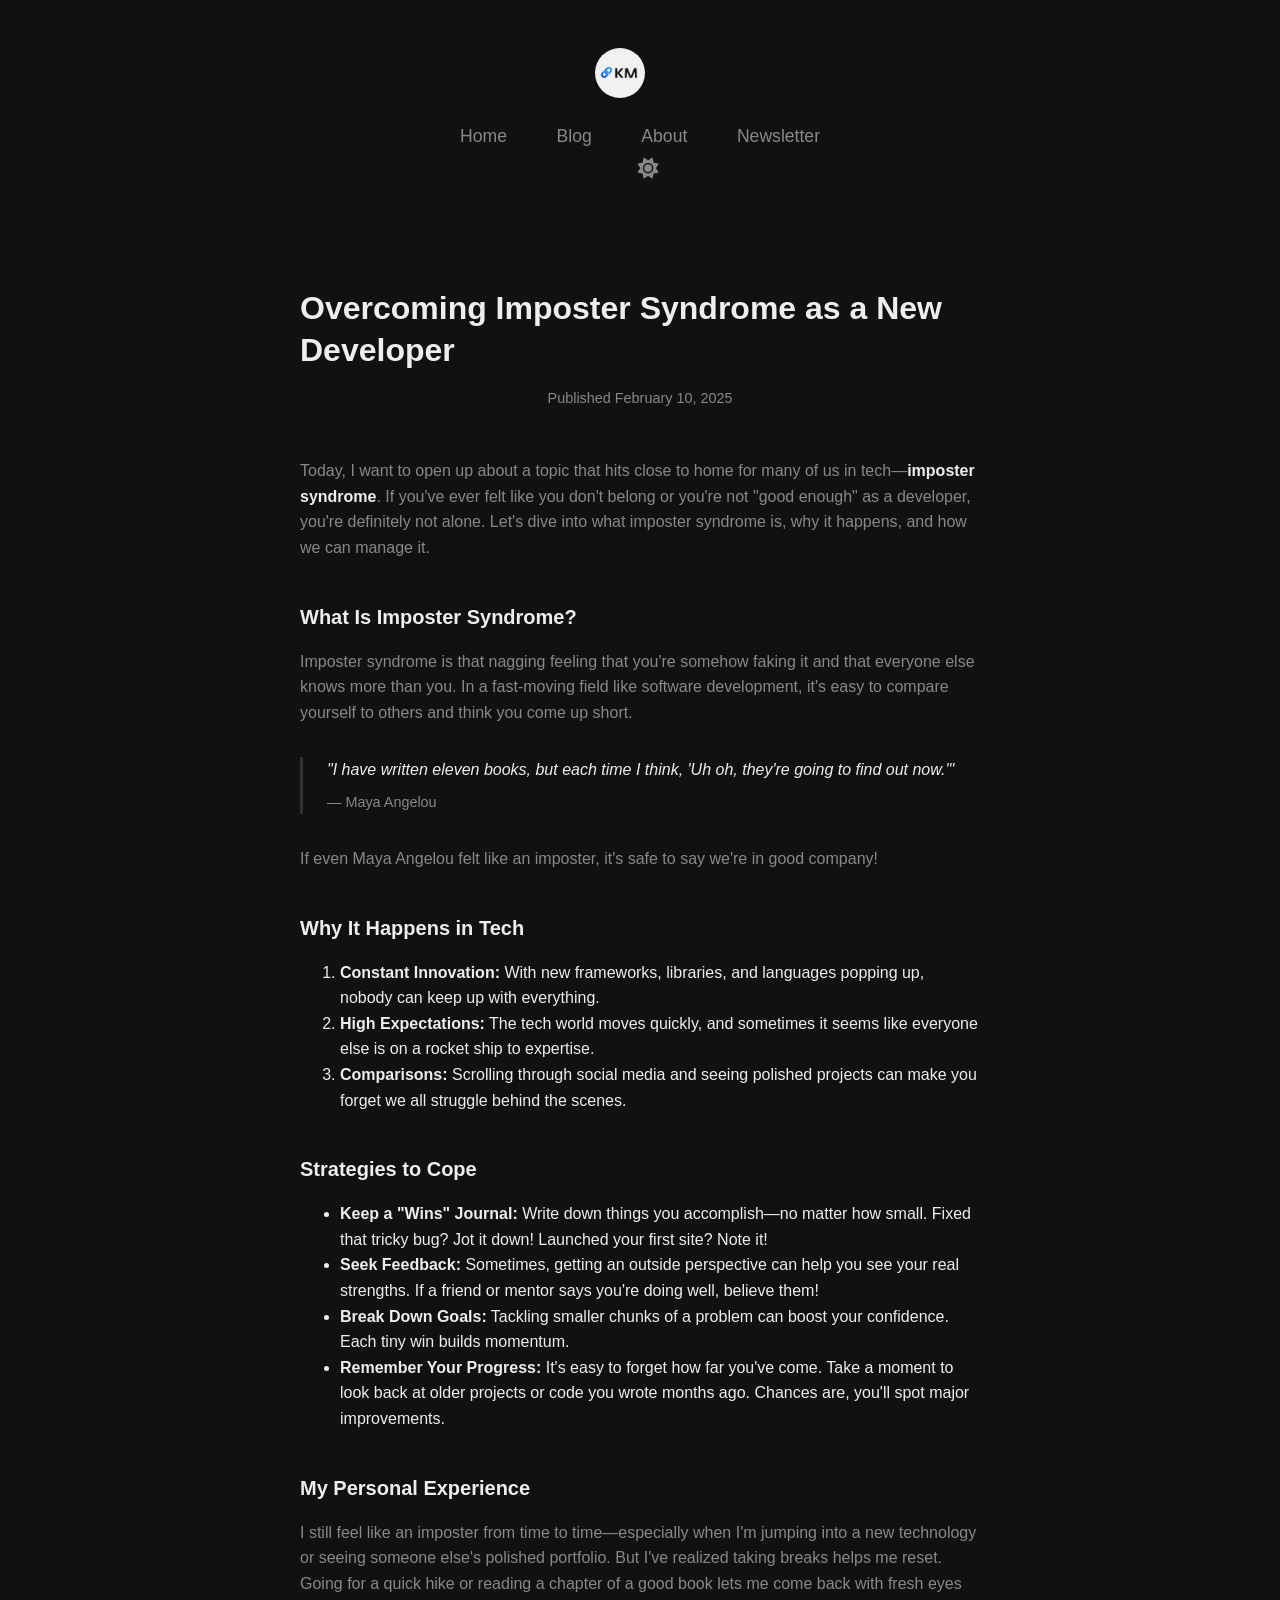
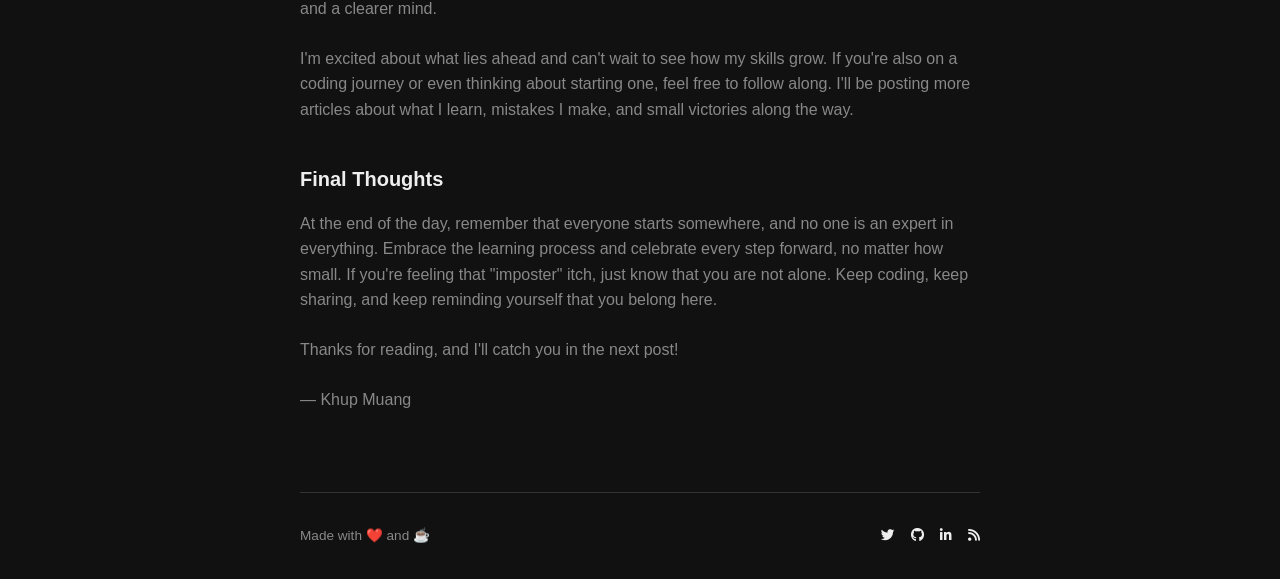
==== article.html @ fba85821 "Add files via upload" ====
<!DOCTYPE html>
<html lang="en">

<head>
    <meta charset="UTF-8">
    <meta name="viewport" content="width=device-width, initial-scale=1.0">
    <title>Overcoming Imposter Syndrome - Khup Muang</title>
    <link rel="stylesheet" href="style.css">
    <link rel="stylesheet" href="https://cdnjs.cloudflare.com/ajax/libs/font-awesome/6.4.0/css/all.min.css">
</head>

<body>
    <div class="container">
        <header>
            <div class="avatar">
                <a href="index.html">
                    <img src="img/logo.jpeg" alt="Khup Muang">
                </a>
            </div>
            <nav>
                <ul>
                    <li><a href="index.html">Home</a></li>
                    <li><a href="#">Blog</a></li>
                    <li><a href="#">About</a></li>
                    <li><a href="newsletter.html">Newsletter</a></li>
                </ul>
            </nav>
            <button class="theme-toggle">
                <i class="fas fa-sun"></i>
            </button>
        </header>

        <main class="article-content">
            <header class="article-header">
                <h1>Overcoming Imposter Syndrome as a New Developer</h1>
                <div class="article-date">Published February 10, 2025</div>
            </header>

            <p>
                Today, I want to open up about a topic that hits close to home for many
                of us in tech—<strong>imposter syndrome</strong>. If you've ever felt like you don't belong
                or you're not "good enough" as a developer, you're definitely not alone.
                Let's dive into what imposter syndrome is, why it happens, and how we
                can manage it.
            </p>

            <h2>What Is Imposter Syndrome?</h2>
            <p>
                Imposter syndrome is that nagging feeling that you're somehow faking it
                and that everyone else knows more than you. In a fast-moving field like
                software development, it's easy to compare yourself to others and think
                you come up short.
            </p>

            <blockquote>
                "I have written eleven books, but each time I think, 'Uh oh, they're going
                to find out now.'"
                <footer>— Maya Angelou</footer>
            </blockquote>

            <p>
                If even Maya Angelou felt like an imposter, it's safe to say we're in good
                company!
            </p>

            <h2>Why It Happens in Tech</h2>
            <ol>
                <li>
                    <strong>Constant Innovation:</strong> With new frameworks, libraries, and languages
                    popping up, nobody can keep up with everything.
                </li>
                <li>
                    <strong>High Expectations:</strong> The tech world moves quickly, and sometimes it
                    seems like everyone else is on a rocket ship to expertise.
                </li>
                <li>
                    <strong>Comparisons:</strong> Scrolling through social media and seeing polished
                    projects can make you forget we all struggle behind the scenes.
                </li>
            </ol>

            <h2>Strategies to Cope</h2>
            <ul>
                <li>
                    <strong>Keep a "Wins" Journal:</strong> Write down things you accomplish—no matter
                    how small. Fixed that tricky bug? Jot it down! Launched your first site?
                    Note it!
                </li>
                <li>
                    <strong>Seek Feedback:</strong> Sometimes, getting an outside perspective can help
                    you see your real strengths. If a friend or mentor says you're doing
                    well, believe them!
                </li>
                <li>
                    <strong>Break Down Goals:</strong> Tackling smaller chunks of a problem can boost
                    your confidence. Each tiny win builds momentum.
                </li>
                <li>
                    <strong>Remember Your Progress:</strong> It's easy to forget how far you've come.
                    Take a moment to look back at older projects or code you wrote
                    months ago. Chances are, you'll spot major improvements.
                </li>
            </ul>

            <h2>My Personal Experience</h2>
            <p>
                I still feel like an imposter from time to time—especially when I'm jumping
                into a new technology or seeing someone else's polished portfolio. But
                I've realized taking breaks helps me reset. Going for a quick hike or
                reading a chapter of a good book lets me come back with fresh eyes and
                a clearer mind.
            </p>
            <p>
                I'm excited about what lies ahead and can't wait to see how my skills
                grow. If you're also on a coding journey or even thinking about starting
                one, feel free to follow along. I'll be posting more articles about what I
                learn, mistakes I make, and small victories along the way.
            </p>

            <h2>Final Thoughts</h2>
            <p>
                At the end of the day, remember that everyone starts somewhere, and
                no one is an expert in everything. Embrace the learning process and
                celebrate every step forward, no matter how small. If you're feeling that
                "imposter" itch, just know that you are not alone. Keep coding, keep
                sharing, and keep reminding yourself that you belong here.
            </p>
            <p>
                Thanks for reading, and I'll catch you in the next post!
            </p>
            <p>
                — Khup Muang
            </p>
        </main>

        <footer>
            <div class="copyright">
                Made with ❤️ and ☕
            </div>
            <div class="footer-social">
                <a href="#"><i class="fab fa-twitter"></i></a>
                <a href="#"><i class="fab fa-github"></i></a>
                <a href="#"><i class="fab fa-linkedin-in"></i></a>
                <a href="#"><i class="fas fa-rss"></i></a>
            </div>
        </footer>
    </div>
</body>

</html>
---- style.css ----
:root {
  --bg-color: #111;
  --text-color: #eee;
  --text-muted: #888;
  --accent-color: #3b82f6;
  --border-color: #333;
  --container-width: 680px;
  --font-family: 'Inter', -apple-system, BlinkMacSystemFont, "Segoe UI", Roboto, Helvetica, Arial, sans-serif;
}

.light {
  --bg-color: #fff;
  --text-color: #111;
  --text-muted: #555;
  --accent-color: #3b82f6;
  --border-color: #e5e7eb;
}

.dark {
  --bg-color: #111;
  --text-color: #eee;
  --text-muted: #888;
  --accent-color: #3b82f6;
  --border-color: #333;
}

body {
  background-color: var(--bg-color);
  color: var(--text-color);
  font-family: var(--font-family);
  margin: 0;
  padding: 0;
  line-height: 1.6;
  -webkit-font-smoothing: antialiased;
}

a {
  color: var(--text-color);
  text-decoration: none;
  transition: color 0.2s ease;
}

a:hover {
  color: var(--text-muted);
}

.container {
  max-width: var(--container-width);
  margin: 0 auto;
  padding: 2rem 1.5rem;
}

/* Header */

header {
  display: flex;
  flex-direction: column;
  align-items: center;
  margin-bottom: 4rem;
  padding-top: 1rem;
}

.center-nav {
  display: flex;
  justify-content: center;
  gap: 2.5rem;
  margin-top: 1.2rem;
}

nav a {
  color: var(--text-muted);
  font-size: 1.1rem;
  padding: 0.3rem 0.8rem;
  border-radius: 4px;
  transition: background 0.2s, color 0.2s;
}

nav a:hover,
nav a.active {
  color: var(--text-color);
  background: var(--border-color);
}

.avatar img {
  width: 50px;
  height: 50px;
  border-radius: 80%;
  object-fit: cover;
  align-items: none;
  margin-right: 2.5rem;
  margin-bottom: 1rem;;

}

nav ul {
  display: flex;
  list-style: none;
  padding: 0;
  margin: 0;
  gap: 1.5rem;
  font-size: 0.95rem;
}

nav a {
  color: var(--text-muted);
}

nav a:hover,
nav a.active {
  color: var(--text-color);
}

.theme-toggle {
  background: none;
  border: none;
  color: var(--text-muted);
  cursor: pointer;
  padding: 0.5rem;
  display: flex;
  align-items: center;
  font-size: 1.3rem;
  margin-left: 1rem;
  transition: color 0.2s;
}
.theme-toggle:hover {
  color: var(--accent-color);
}

/* Hero Section */
.hero {
  margin-bottom: 4rem;
}

.hero h1 {
  font-size: 1.5rem;
  font-weight: 700;
  margin-bottom: 1rem;
  display: flex;
  align-items: center;
  gap: 0.5rem;
}

.hero p {
  color: var(--text-muted);
  margin-bottom: 1.5rem;
  font-size: 1rem;
}

.social-links {
  display: flex;
  gap: 1rem;
  margin-top: 1.5rem;
}

.social-links a {
  color: var(--text-muted);
  font-size: 1.25rem;
}

.social-links a:hover {
  color: var(--text-color);
}

/* Articles List */
.section-title {
  font-size: 1.5rem;
  font-weight: 700;
  margin-bottom: 2rem;
  display: flex;
  align-items: center;
}

.section-title::after {
  content: "";
  height: 2px;
  width: 2rem;
  background-color: var(--accent-color);
  margin-left: 0.75rem;
  display: inline-block;
  opacity: 0.6;
}

.article-list {
  display: flex;
  flex-direction: column;
  gap: 2.5rem;
}

.article-item h3 {
  font-size: 1.1rem;
  font-weight: 600;
  margin: 0 0 0.5rem 0;
  line-height: 1.4;
}

.article-excerpt {
  color: var(--text-muted);
  font-size: 0.95rem;
  margin-top: 0.5rem;
  margin-bottom: 0.5rem;
  line-height: 1.5;
}

.article-item a {
  display: block;
}

.article-item a:hover h3 {
  color: var(--accent-color);
}

.article-meta {
  font-size: 0.85rem;
  color: var(--text-muted);
}

.view-all {
  display: inline-block;
  margin-top: 2rem;
  color: var(--text-color);
  text-decoration: underline;
  text-underline-offset: 4px;
  font-size: 0.95rem;
}

/* Footer */
footer {
  margin-top: 5rem;
  padding-top: 2rem;
  border-top: 1px solid var(--border-color);
  display: flex;
  justify-content: space-between;
  align-items: center;
  color: var(--text-muted);
  font-size: 0.85rem;
}

.footer-social {
  display: flex;
  gap: 1rem;
}

/* Article Detail Styles */
.article-header {
  margin-bottom: 3rem;
}

.article-header h1 {
  font-size: 2rem;
  line-height: 1.3;
  margin-bottom: 1rem;
}

.article-date {
  color: var(--text-muted);
  font-size: 0.9rem;
}

.article-content h2 {
  font-size: 1.25rem;
  margin-top: 2.5rem;
  margin-bottom: 1rem;
  color: var(--text-color);
}

.article-content p {
  color: var(--text-muted);
  margin-bottom: 1.5rem;
}

.article-content strong {
  color: var(--text-color);
}

blockquote {
  border-left: 3px solid var(--border-color);
  margin: 2rem 0;
  padding-left: 1.5rem;
  font-style: italic;
  color: var(--text-color);
}

blockquote footer {
  margin-top: 0.5rem;
  font-style: normal;
  font-size: 0.9rem;
  color: var(--text-muted);
  border-top: none;
  padding-top: 0;
}

.article-content ul,
.article-content ol {
  margin-bottom: 0.25rem;
  color: var(--text-color);
}

.benefit-text p {
  margin: 0;
  color: var(--text-muted);
  font-size: 0.95rem;
}

/* Mobile responsive for newsletter form */
@media (max-width: 500px) {
  .newsletter-form {
    flex-direction: column;
  }

  .newsletter-form button {
    width: 100%;
  }
}
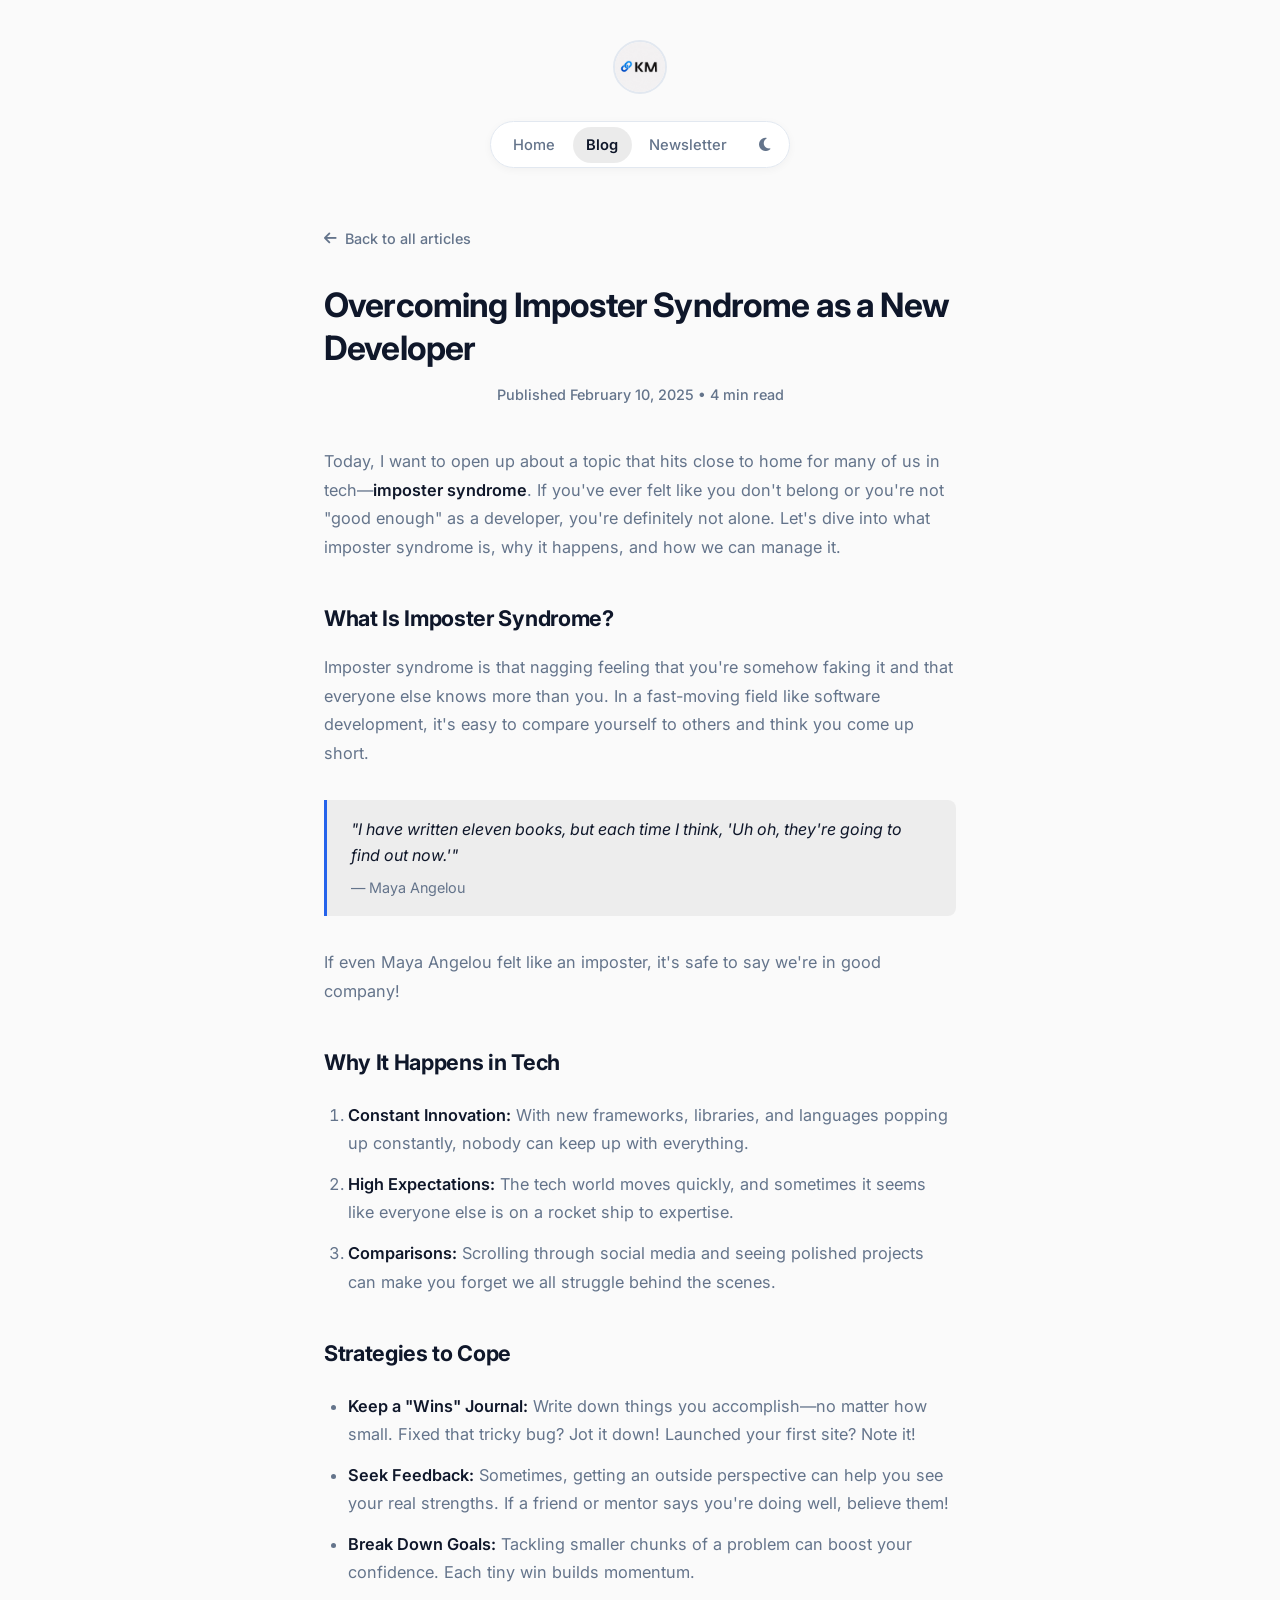
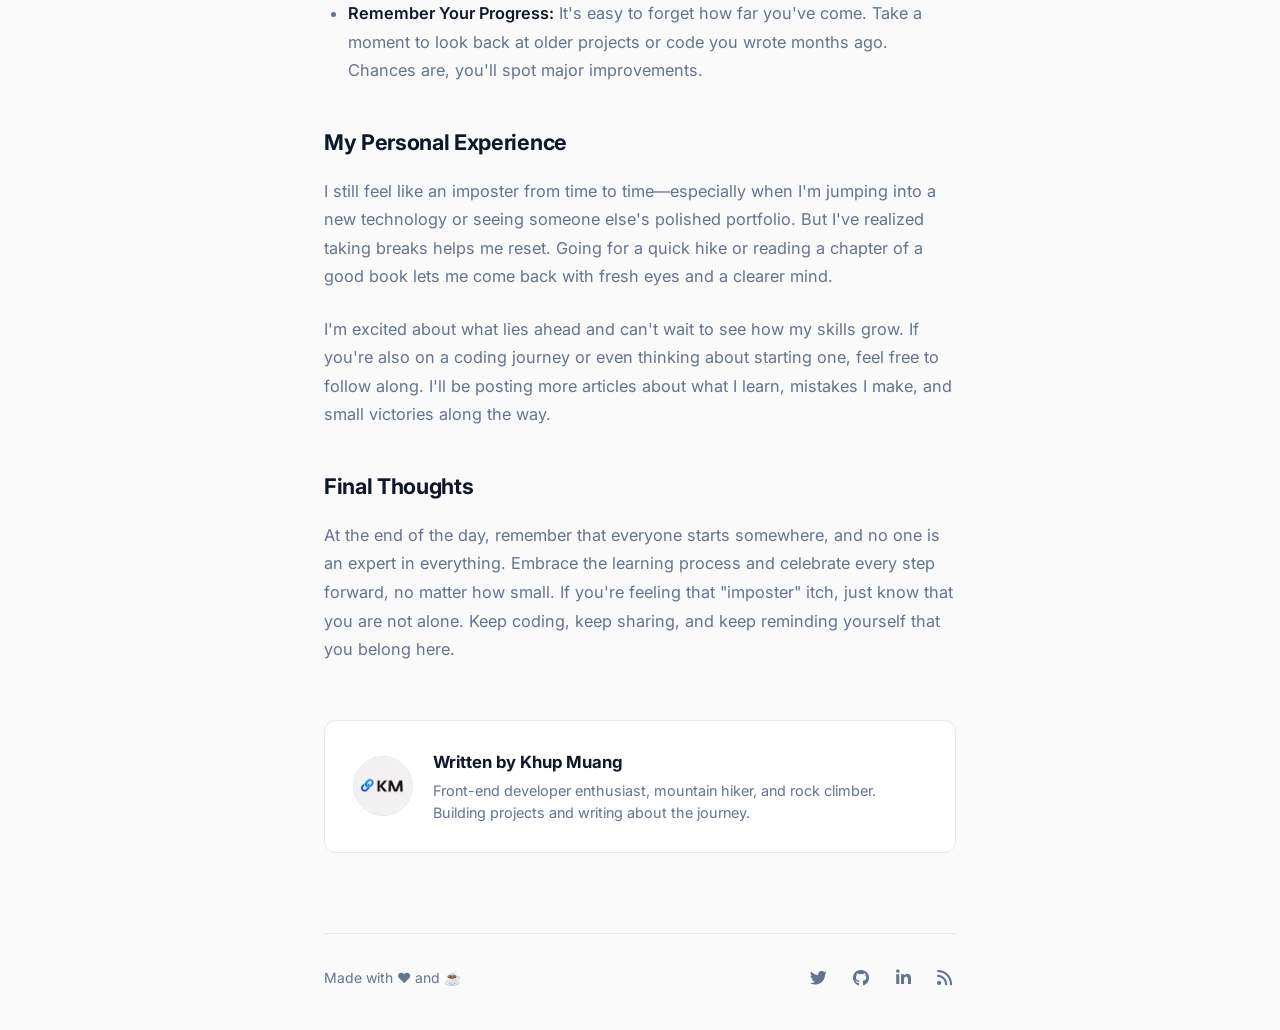
==== commit 5a65a7bd: "Add files via upload" ====
--- a/article.html
+++ b/article.html
@@ -2,149 +2,166 @@
 <html lang="en">
 
 <head>
-    <meta charset="UTF-8">
-    <meta name="viewport" content="width=device-width, initial-scale=1.0">
-    <title>Overcoming Imposter Syndrome - Khup Muang</title>
-    <link rel="stylesheet" href="style.css">
-    <link rel="stylesheet" href="https://cdnjs.cloudflare.com/ajax/libs/font-awesome/6.4.0/css/all.min.css">
+  <meta charset="UTF-8">
+  <meta name="viewport" content="width=device-width, initial-scale=1.0">
+  <title>Overcoming Imposter Syndrome as a New Developer - Khup Muang</title>
+  <meta name="description" content="A personal reflection on dealing with imposter syndrome in tech and practical mindset strategies to overcome self-doubt.">
+  <link rel="shortcut icon" href="img/logo.jpeg" type="image/x-icon">
+  <link rel="stylesheet" href="style.css">
+  <link rel="stylesheet" href="https://cdnjs.cloudflare.com/ajax/libs/font-awesome/6.4.0/css/all.min.css">
+  <script src="theme.js"></script>
 </head>
 
 <body>
-    <div class="container">
-        <header>
-            <div class="avatar">
-                <a href="index.html">
-                    <img src="img/logo.jpeg" alt="Khup Muang">
-                </a>
-            </div>
-            <nav>
-                <ul>
-                    <li><a href="index.html">Home</a></li>
-                    <li><a href="#">Blog</a></li>
-                    <li><a href="#">About</a></li>
-                    <li><a href="newsletter.html">Newsletter</a></li>
-                </ul>
-            </nav>
-            <button class="theme-toggle">
-                <i class="fas fa-sun"></i>
-            </button>
-        </header>
+  <div class="container">
+    <header>
+      <div class="avatar">
+        <a href="index.html">
+          <img src="img/logo.jpeg" alt="Khup Muang">
+        </a>
+      </div>
 
-        <main class="article-content">
-            <header class="article-header">
-                <h1>Overcoming Imposter Syndrome as a New Developer</h1>
-                <div class="article-date">Published February 10, 2025</div>
-            </header>
+      <nav>
+        <ul>
+          <li><a href="index.html">Home</a></li>
+          <li><a href="blog.html" class="active">Blog</a></li>
+          <li><a href="newsletter.html">Newsletter</a></li>
+        </ul>
+        <button id="theme-toggle" class="theme-toggle" aria-label="Toggle color theme" title="Toggle theme">
+          <i class="fas fa-moon" id="theme-icon"></i>
+        </button>
+      </nav>
+    </header>
 
-            <p>
-                Today, I want to open up about a topic that hits close to home for many
-                of us in tech—<strong>imposter syndrome</strong>. If you've ever felt like you don't belong
-                or you're not "good enough" as a developer, you're definitely not alone.
-                Let's dive into what imposter syndrome is, why it happens, and how we
-                can manage it.
-            </p>
+    <main class="article-content">
+      <a href="blog.html" class="back-link">
+        <i class="fas fa-arrow-left"></i> Back to all articles
+      </a>
 
-            <h2>What Is Imposter Syndrome?</h2>
-            <p>
-                Imposter syndrome is that nagging feeling that you're somehow faking it
-                and that everyone else knows more than you. In a fast-moving field like
-                software development, it's easy to compare yourself to others and think
-                you come up short.
-            </p>
+      <header class="article-header">
+        <h1>Overcoming Imposter Syndrome as a New Developer</h1>
+        <div class="article-date">Published February 10, 2025 • 4 min read</div>
+      </header>
 
-            <blockquote>
-                "I have written eleven books, but each time I think, 'Uh oh, they're going
-                to find out now.'"
-                <footer>— Maya Angelou</footer>
-            </blockquote>
+      <p>
+        Today, I want to open up about a topic that hits close to home for many
+        of us in tech—<strong>imposter syndrome</strong>. If you've ever felt like you don't belong
+        or you're not "good enough" as a developer, you're definitely not alone.
+        Let's dive into what imposter syndrome is, why it happens, and how we
+        can manage it.
+      </p>
 
-            <p>
-                If even Maya Angelou felt like an imposter, it's safe to say we're in good
-                company!
-            </p>
+      <h2>What Is Imposter Syndrome?</h2>
+      <p>
+        Imposter syndrome is that nagging feeling that you're somehow faking it
+        and that everyone else knows more than you. In a fast-moving field like
+        software development, it's easy to compare yourself to others and think
+        you come up short.
+      </p>
 
-            <h2>Why It Happens in Tech</h2>
-            <ol>
-                <li>
-                    <strong>Constant Innovation:</strong> With new frameworks, libraries, and languages
-                    popping up, nobody can keep up with everything.
-                </li>
-                <li>
-                    <strong>High Expectations:</strong> The tech world moves quickly, and sometimes it
-                    seems like everyone else is on a rocket ship to expertise.
-                </li>
-                <li>
-                    <strong>Comparisons:</strong> Scrolling through social media and seeing polished
-                    projects can make you forget we all struggle behind the scenes.
-                </li>
-            </ol>
+      <blockquote>
+        "I have written eleven books, but each time I think, 'Uh oh, they're going
+        to find out now.'"
+        <footer>— Maya Angelou</footer>
+      </blockquote>
 
-            <h2>Strategies to Cope</h2>
-            <ul>
-                <li>
-                    <strong>Keep a "Wins" Journal:</strong> Write down things you accomplish—no matter
-                    how small. Fixed that tricky bug? Jot it down! Launched your first site?
-                    Note it!
-                </li>
-                <li>
-                    <strong>Seek Feedback:</strong> Sometimes, getting an outside perspective can help
-                    you see your real strengths. If a friend or mentor says you're doing
-                    well, believe them!
-                </li>
-                <li>
-                    <strong>Break Down Goals:</strong> Tackling smaller chunks of a problem can boost
-                    your confidence. Each tiny win builds momentum.
-                </li>
-                <li>
-                    <strong>Remember Your Progress:</strong> It's easy to forget how far you've come.
-                    Take a moment to look back at older projects or code you wrote
-                    months ago. Chances are, you'll spot major improvements.
-                </li>
-            </ul>
+      <p>
+        If even Maya Angelou felt like an imposter, it's safe to say we're in good
+        company!
+      </p>
 
-            <h2>My Personal Experience</h2>
-            <p>
-                I still feel like an imposter from time to time—especially when I'm jumping
-                into a new technology or seeing someone else's polished portfolio. But
-                I've realized taking breaks helps me reset. Going for a quick hike or
-                reading a chapter of a good book lets me come back with fresh eyes and
-                a clearer mind.
-            </p>
-            <p>
-                I'm excited about what lies ahead and can't wait to see how my skills
-                grow. If you're also on a coding journey or even thinking about starting
-                one, feel free to follow along. I'll be posting more articles about what I
-                learn, mistakes I make, and small victories along the way.
-            </p>
+      <h2>Why It Happens in Tech</h2>
+      <ol>
+        <li>
+          <strong>Constant Innovation:</strong> With new frameworks, libraries, and languages
+          popping up constantly, nobody can keep up with everything.
+        </li>
+        <li>
+          <strong>High Expectations:</strong> The tech world moves quickly, and sometimes it
+          seems like everyone else is on a rocket ship to expertise.
+        </li>
+        <li>
+          <strong>Comparisons:</strong> Scrolling through social media and seeing polished
+          projects can make you forget we all struggle behind the scenes.
+        </li>
+      </ol>
 
-            <h2>Final Thoughts</h2>
-            <p>
-                At the end of the day, remember that everyone starts somewhere, and
-                no one is an expert in everything. Embrace the learning process and
-                celebrate every step forward, no matter how small. If you're feeling that
-                "imposter" itch, just know that you are not alone. Keep coding, keep
-                sharing, and keep reminding yourself that you belong here.
-            </p>
-            <p>
-                Thanks for reading, and I'll catch you in the next post!
-            </p>
-            <p>
-                — Khup Muang
-            </p>
-        </main>
+      <h2>Strategies to Cope</h2>
+      <ul>
+        <li>
+          <strong>Keep a "Wins" Journal:</strong> Write down things you accomplish—no matter
+          how small. Fixed that tricky bug? Jot it down! Launched your first site?
+          Note it!
+        </li>
+        <li>
+          <strong>Seek Feedback:</strong> Sometimes, getting an outside perspective can help
+          you see your real strengths. If a friend or mentor says you're doing
+          well, believe them!
+        </li>
+        <li>
+          <strong>Break Down Goals:</strong> Tackling smaller chunks of a problem can boost
+          your confidence. Each tiny win builds momentum.
+        </li>
+        <li>
+          <strong>Remember Your Progress:</strong> It's easy to forget how far you've come.
+          Take a moment to look back at older projects or code you wrote
+          months ago. Chances are, you'll spot major improvements.
+        </li>
+      </ul>
 
-        <footer>
-            <div class="copyright">
-                Made with ❤️ and ☕
-            </div>
-            <div class="footer-social">
-                <a href="#"><i class="fab fa-twitter"></i></a>
-                <a href="#"><i class="fab fa-github"></i></a>
-                <a href="#"><i class="fab fa-linkedin-in"></i></a>
-                <a href="#"><i class="fas fa-rss"></i></a>
-            </div>
-        </footer>
-    </div>
+      <h2>My Personal Experience</h2>
+      <p>
+        I still feel like an imposter from time to time—especially when I'm jumping
+        into a new technology or seeing someone else's polished portfolio. But
+        I've realized taking breaks helps me reset. Going for a quick hike or
+        reading a chapter of a good book lets me come back with fresh eyes and
+        a clearer mind.
+      </p>
+      <p>
+        I'm excited about what lies ahead and can't wait to see how my skills
+        grow. If you're also on a coding journey or even thinking about starting
+        one, feel free to follow along. I'll be posting more articles about what I
+        learn, mistakes I make, and small victories along the way.
+      </p>
+
+      <h2>Final Thoughts</h2>
+      <p>
+        At the end of the day, remember that everyone starts somewhere, and
+        no one is an expert in everything. Embrace the learning process and
+        celebrate every step forward, no matter how small. If you're feeling that
+        "imposter" itch, just know that you are not alone. Keep coding, keep
+        sharing, and keep reminding yourself that you belong here.
+      </p>
+
+      <div class="article-author-card">
+        <img src="img/logo.jpeg" alt="Khup Muang">
+        <div class="author-info">
+          <h4>Written by Khup Muang</h4>
+          <p>Front-end developer enthusiast, mountain hiker, and rock climber. Building projects and writing about the journey.</p>
+        </div>
+      </div>
+    </main>
+
+    <footer>
+      <div class="copyright">
+        Made with ❤️ and ☕
+      </div>
+      <div class="footer-social">
+        <a href="https://twitter.com" target="_blank" rel="noopener noreferrer" aria-label="Twitter profile">
+          <i class="fab fa-twitter"></i>
+        </a>
+        <a href="https://github.com" target="_blank" rel="noopener noreferrer" aria-label="GitHub profile">
+          <i class="fab fa-github"></i>
+        </a>
+        <a href="https://linkedin.com" target="_blank" rel="noopener noreferrer" aria-label="LinkedIn profile">
+          <i class="fab fa-linkedin-in"></i>
+        </a>
+        <a href="#" aria-label="RSS Feed">
+          <i class="fas fa-rss"></i>
+        </a>
+      </div>
+    </footer>
+  </div>
 </body>
 
 </html>
--- a/style.css
+++ b/style.css
@@ -1,28 +1,51 @@
+@import url('https://fonts.googleapis.com/css2?family=Inter:wght@400;500;600;700&display=swap');
 
 :root {
-  --bg-color: #111;
-  --text-color: #eee;
-  --text-muted: #888;
+  --bg-color: #0f1115;
+  --text-color: #f1f5f9;
+  --text-muted: #94a3b8;
   --accent-color: #3b82f6;
-  --border-color: #333;
+  --accent-hover: #2563eb;
+  --border-color: #27272a;
+  --nav-bg: rgba(24, 24, 27, 0.7);
+  --nav-hover-bg: rgba(255, 255, 255, 0.08);
+  --nav-active-bg: rgba(255, 255, 255, 0.14);
+  --card-bg: #18181b;
+  --input-bg: #18181b;
   --container-width: 680px;
   --font-family: 'Inter', -apple-system, BlinkMacSystemFont, "Segoe UI", Roboto, Helvetica, Arial, sans-serif;
 }
 
-.light {
-  --bg-color: #fff;
-  --text-color: #111;
-  --text-muted: #555;
+html.light {
+  --bg-color: #fafafa;
+  --text-color: #0f172a;
+  --text-muted: #64748b;
+  --accent-color: #2563eb;
+  --accent-hover: #1d4ed8;
+  --border-color: #e2e8f0;
+  --nav-bg: rgba(255, 255, 255, 0.85);
+  --nav-hover-bg: rgba(0, 0, 0, 0.05);
+  --nav-active-bg: rgba(0, 0, 0, 0.08);
+  --card-bg: #ffffff;
+  --input-bg: #ffffff;
+}
+
+html.dark {
+  --bg-color: #0f1115;
+  --text-color: #f1f5f9;
+  --text-muted: #94a3b8;
   --accent-color: #3b82f6;
-  --border-color: #e5e7eb;
-}
-
-.dark {
-  --bg-color: #111;
-  --text-color: #eee;
-  --text-muted: #888;
-  --accent-color: #3b82f6;
-  --border-color: #333;
+  --accent-hover: #2563eb;
+  --border-color: #27272a;
+  --nav-bg: rgba(24, 24, 27, 0.7);
+  --nav-hover-bg: rgba(255, 255, 255, 0.08);
+  --nav-active-bg: rgba(255, 255, 255, 0.14);
+  --card-bg: #18181b;
+  --input-bg: #18181b;
+}
+
+*, *::before, *::after {
+  box-sizing: border-box;
 }
 
 body {
@@ -31,8 +54,10 @@
   font-family: var(--font-family);
   margin: 0;
   padding: 0;
-  line-height: 1.6;
+  line-height: 1.65;
   -webkit-font-smoothing: antialiased;
+  -moz-osx-font-smoothing: grayscale;
+  transition: background-color 0.25s ease, color 0.25s ease;
 }
 
 a {
@@ -42,55 +67,65 @@
 }
 
 a:hover {
-  color: var(--text-muted);
+  color: var(--accent-color);
 }
 
 .container {
   max-width: var(--container-width);
   margin: 0 auto;
-  padding: 2rem 1.5rem;
-}
-
-/* Header */
-
+  padding: 2.5rem 1.5rem;
+  min-height: 100vh;
+  display: flex;
+  flex-direction: column;
+}
+
+main {
+  flex: 1;
+}
+
+/* Header & Navigation */
 header {
   display: flex;
   flex-direction: column;
   align-items: center;
-  margin-bottom: 4rem;
-  padding-top: 1rem;
-}
-
-.center-nav {
-  display: flex;
-  justify-content: center;
-  gap: 2.5rem;
-  margin-top: 1.2rem;
-}
-
-nav a {
-  color: var(--text-muted);
-  font-size: 1.1rem;
-  padding: 0.3rem 0.8rem;
-  border-radius: 4px;
-  transition: background 0.2s, color 0.2s;
-}
-
-nav a:hover,
-nav a.active {
-  color: var(--text-color);
-  background: var(--border-color);
+  margin-bottom: 3.5rem;
+}
+
+.avatar {
+  margin-bottom: 1.25rem;
+}
+
+.avatar a {
+  display: inline-block;
+  line-height: 0;
 }
 
 .avatar img {
-  width: 50px;
-  height: 50px;
-  border-radius: 80%;
+  width: 54px;
+  height: 54px;
+  border-radius: 50%;
   object-fit: cover;
-  align-items: none;
-  margin-right: 2.5rem;
-  margin-bottom: 1rem;;
-
+  border: 2px solid var(--border-color);
+  transition: transform 0.2s ease, border-color 0.2s ease;
+  display: block;
+}
+
+.avatar img:hover {
+  transform: scale(1.05);
+  border-color: var(--accent-color);
+}
+
+nav {
+  display: inline-flex;
+  align-items: center;
+  gap: 0.35rem;
+  background: var(--nav-bg);
+  backdrop-filter: blur(8px);
+  -webkit-backdrop-filter: blur(8px);
+  border: 1px solid var(--border-color);
+  padding: 0.3rem 0.5rem;
+  border-radius: 9999px;
+  box-shadow: 0 2px 8px rgba(0, 0, 0, 0.04);
 }
 
 nav ul {
@@ -98,17 +133,28 @@
   list-style: none;
   padding: 0;
   margin: 0;
-  gap: 1.5rem;
-  font-size: 0.95rem;
+  gap: 0.25rem;
 }
 
 nav a {
   color: var(--text-muted);
-}
-
-nav a:hover,
+  font-size: 0.92rem;
+  font-weight: 500;
+  padding: 0.35rem 0.85rem;
+  border-radius: 9999px;
+  transition: background-color 0.2s ease, color 0.2s ease;
+  display: block;
+}
+
+nav a:hover {
+  color: var(--text-color);
+  background-color: var(--nav-hover-bg);
+}
+
 nav a.active {
   color: var(--text-color);
+  background-color: var(--nav-active-bg);
+  font-weight: 600;
 }
 
 .theme-toggle {
@@ -116,26 +162,31 @@
   border: none;
   color: var(--text-muted);
   cursor: pointer;
-  padding: 0.5rem;
-  display: flex;
-  align-items: center;
-  font-size: 1.3rem;
-  margin-left: 1rem;
-  transition: color 0.2s;
-}
+  padding: 0.4rem 0.65rem;
+  border-radius: 9999px;
+  display: inline-flex;
+  align-items: center;
+  justify-content: center;
+  font-size: 0.95rem;
+  transition: background-color 0.2s ease, color 0.2s ease;
+  margin-left: 0.15rem;
+}
+
 .theme-toggle:hover {
-  color: var(--accent-color);
+  color: var(--text-color);
+  background-color: var(--nav-hover-bg);
 }
 
 /* Hero Section */
 .hero {
-  margin-bottom: 4rem;
+  margin-bottom: 3.5rem;
 }
 
 .hero h1 {
-  font-size: 1.5rem;
+  font-size: 1.65rem;
   font-weight: 700;
-  margin-bottom: 1rem;
+  letter-spacing: -0.02em;
+  margin: 0 0 1.25rem 0;
   display: flex;
   align-items: center;
   gap: 0.5rem;
@@ -143,30 +194,38 @@
 
 .hero p {
   color: var(--text-muted);
-  margin-bottom: 1.5rem;
+  margin: 0 0 1.25rem 0;
   font-size: 1rem;
+  line-height: 1.7;
 }
 
 .social-links {
   display: flex;
-  gap: 1rem;
+  gap: 1.25rem;
   margin-top: 1.5rem;
 }
 
 .social-links a {
   color: var(--text-muted);
   font-size: 1.25rem;
+  padding: 0.25rem;
+  display: inline-flex;
+  align-items: center;
+  justify-content: center;
+  transition: color 0.2s ease, transform 0.2s ease;
 }
 
 .social-links a:hover {
   color: var(--text-color);
-}
-
-/* Articles List */
+  transform: translateY(-2px);
+}
+
+/* Articles Section */
 .section-title {
-  font-size: 1.5rem;
+  font-size: 1.35rem;
   font-weight: 700;
-  margin-bottom: 2rem;
+  letter-spacing: -0.01em;
+  margin: 0 0 2rem 0;
   display: flex;
   align-items: center;
 }
@@ -176,52 +235,334 @@
   height: 2px;
   width: 2rem;
   background-color: var(--accent-color);
-  margin-left: 0.75rem;
+  margin-left: 0.85rem;
   display: inline-block;
-  opacity: 0.6;
+  opacity: 0.8;
+  border-radius: 2px;
 }
 
 .article-list {
   display: flex;
   flex-direction: column;
-  gap: 2.5rem;
+  gap: 2.25rem;
 }
 
 .article-item h3 {
-  font-size: 1.1rem;
+  font-size: 1.12rem;
   font-weight: 600;
-  margin: 0 0 0.5rem 0;
-  line-height: 1.4;
-}
-
-.article-excerpt {
-  color: var(--text-muted);
-  font-size: 0.95rem;
-  margin-top: 0.5rem;
-  margin-bottom: 0.5rem;
-  line-height: 1.5;
-}
-
-.article-item a {
-  display: block;
+  letter-spacing: -0.01em;
+  margin: 0 0 0.4rem 0;
+  line-height: 1.45;
+  transition: color 0.2s ease;
 }
 
 .article-item a:hover h3 {
   color: var(--accent-color);
 }
 
+.article-excerpt {
+  color: var(--text-muted);
+  font-size: 0.95rem;
+  line-height: 1.6;
+  margin: 0.35rem 0 0.5rem 0;
+}
+
 .article-meta {
   font-size: 0.85rem;
   color: var(--text-muted);
+  font-weight: 500;
 }
 
 .view-all {
-  display: inline-block;
+  display: inline-flex;
+  align-items: center;
+  gap: 0.35rem;
   margin-top: 2rem;
-  color: var(--text-color);
-  text-decoration: underline;
-  text-underline-offset: 4px;
+  color: var(--accent-color);
+  font-weight: 600;
   font-size: 0.95rem;
+  transition: gap 0.2s ease;
+}
+
+.view-all:hover {
+  gap: 0.6rem;
+}
+
+/* Article Detail Styles */
+.back-link {
+  display: inline-flex;
+  align-items: center;
+  gap: 0.5rem;
+  color: var(--text-muted);
+  font-size: 0.9rem;
+  font-weight: 500;
+  margin-bottom: 2rem;
+  transition: color 0.2s ease, transform 0.2s ease;
+}
+
+.back-link:hover {
+  color: var(--accent-color);
+  transform: translateX(-3px);
+}
+
+.article-header {
+  margin-bottom: 2.5rem;
+}
+
+.article-header h1 {
+  font-size: 2.1rem;
+  letter-spacing: -0.025em;
+  line-height: 1.3;
+  margin: 0 0 0.85rem 0;
+}
+
+.article-date {
+  color: var(--text-muted);
+  font-size: 0.9rem;
+  font-weight: 500;
+}
+
+.article-content h2 {
+  font-size: 1.35rem;
+  font-weight: 700;
+  letter-spacing: -0.015em;
+  margin-top: 2.5rem;
+  margin-bottom: 1rem;
+  color: var(--text-color);
+}
+
+.article-content p {
+  color: var(--text-muted);
+  margin-bottom: 1.5rem;
+  font-size: 1.02rem;
+  line-height: 1.75;
+}
+
+.article-content strong {
+  color: var(--text-color);
+  font-weight: 600;
+}
+
+blockquote {
+  border-left: 3px solid var(--accent-color);
+  background: var(--nav-hover-bg);
+  margin: 2rem 0;
+  padding: 1rem 1.5rem;
+  border-radius: 0 8px 8px 0;
+  font-style: italic;
+  color: var(--text-color);
+}
+
+blockquote footer {
+  margin-top: 0.5rem;
+  font-style: normal;
+  font-size: 0.9rem;
+  color: var(--text-muted);
+  border-top: none;
+  padding-top: 0;
+}
+
+.article-content ul,
+.article-content ol {
+  margin: 1.25rem 0 1.75rem 0;
+  padding-left: 1.5rem;
+  color: var(--text-muted);
+  font-size: 1.02rem;
+  line-height: 1.75;
+}
+
+.article-content li {
+  margin-bottom: 0.75rem;
+}
+
+.article-author-card {
+  margin-top: 3.5rem;
+  padding: 1.75rem;
+  background: var(--card-bg);
+  border: 1px solid var(--border-color);
+  border-radius: 12px;
+  display: flex;
+  align-items: center;
+  gap: 1.25rem;
+}
+
+.article-author-card img {
+  width: 60px;
+  height: 60px;
+  border-radius: 50%;
+  object-fit: cover;
+  border: 1px solid var(--border-color);
+}
+
+.author-info h4 {
+  margin: 0 0 0.25rem 0;
+  font-size: 1.05rem;
+}
+
+.author-info p {
+  margin: 0;
+  font-size: 0.9rem;
+  color: var(--text-muted);
+  line-height: 1.5;
+}
+
+/* Newsletter Styles */
+.newsletter-header {
+  margin-bottom: 2rem;
+}
+
+.newsletter-header h1 {
+  font-size: 1.85rem;
+  font-weight: 700;
+  letter-spacing: -0.02em;
+  margin: 0 0 0.85rem 0;
+}
+
+.newsletter-header p {
+  color: var(--text-muted);
+  font-size: 1.05rem;
+  line-height: 1.65;
+  margin: 0;
+}
+
+.newsletter-form {
+  display: flex;
+  gap: 0.75rem;
+  margin: 1.75rem 0 0.6rem 0;
+}
+
+.newsletter-form input[type="email"] {
+  flex: 1;
+  padding: 0.8rem 1.1rem;
+  border-radius: 8px;
+  border: 1px solid var(--border-color);
+  background: var(--input-bg);
+  color: var(--text-color);
+  font-size: 0.95rem;
+  font-family: inherit;
+  outline: none;
+  transition: border-color 0.2s ease, box-shadow 0.2s ease;
+}
+
+.newsletter-form input[type="email"]::placeholder {
+  color: var(--text-muted);
+  opacity: 0.7;
+}
+
+.newsletter-form input[type="email"]:focus {
+  border-color: var(--accent-color);
+  box-shadow: 0 0 0 3px rgba(59, 130, 246, 0.2);
+}
+
+.newsletter-form button {
+  padding: 0.8rem 1.5rem;
+  border-radius: 8px;
+  border: none;
+  background: var(--accent-color);
+  color: #ffffff;
+  font-size: 0.95rem;
+  font-weight: 600;
+  font-family: inherit;
+  cursor: pointer;
+  white-space: nowrap;
+  transition: background-color 0.2s ease, transform 0.1s ease;
+}
+
+.newsletter-form button:hover {
+  background: var(--accent-hover);
+}
+
+.newsletter-form button:active {
+  transform: scale(0.98);
+}
+
+.form-status {
+  margin: 0.6rem 0 0.5rem 0;
+  font-size: 0.92rem;
+  display: none;
+  align-items: center;
+  gap: 0.4rem;
+}
+
+.form-status.success {
+  display: flex;
+  color: #10b981;
+}
+
+.form-status.error {
+  display: flex;
+  color: #ef4444;
+}
+
+.form-status code {
+  background: var(--nav-hover-bg);
+  padding: 0.15rem 0.35rem;
+  border-radius: 4px;
+  font-size: 0.85rem;
+}
+
+.spam-notice {
+  color: var(--text-muted);
+  font-size: 0.82rem;
+  margin: 0.4rem 0 3rem 0;
+}
+
+.newsletter-benefits {
+  margin-top: 3rem;
+  padding-top: 2.5rem;
+  border-top: 1px solid var(--border-color);
+}
+
+.newsletter-benefits h2 {
+  font-size: 1.35rem;
+  font-weight: 700;
+  letter-spacing: -0.01em;
+  margin: 0 0 1.5rem 0;
+}
+
+.benefits-list {
+  list-style: none;
+  padding: 0;
+  margin: 0;
+  display: flex;
+  flex-direction: column;
+  gap: 1rem;
+}
+
+.benefits-list li {
+  display: flex;
+  align-items: flex-start;
+  gap: 1.1rem;
+  background: var(--card-bg);
+  border: 1px solid var(--border-color);
+  padding: 1.1rem 1.25rem;
+  border-radius: 10px;
+  transition: border-color 0.2s ease, transform 0.2s ease;
+}
+
+.benefits-list li:hover {
+  border-color: var(--accent-color);
+  transform: translateY(-1px);
+}
+
+.benefits-list .icon {
+  font-size: 1.4rem;
+  line-height: 1;
+  margin-top: 0.15rem;
+}
+
+.benefit-text strong {
+  display: block;
+  color: var(--text-color);
+  font-size: 1rem;
+  margin-bottom: 0.25rem;
+}
+
+.benefit-text p {
+  margin: 0;
+  color: var(--text-muted);
+  font-size: 0.92rem;
+  line-height: 1.55;
 }
 
 /* Footer */
@@ -233,77 +574,56 @@
   justify-content: space-between;
   align-items: center;
   color: var(--text-muted);
-  font-size: 0.85rem;
+  font-size: 0.875rem;
 }
 
 .footer-social {
   display: flex;
-  gap: 1rem;
-}
-
-/* Article Detail Styles */
-.article-header {
-  margin-bottom: 3rem;
-}
-
-.article-header h1 {
-  font-size: 2rem;
-  line-height: 1.3;
-  margin-bottom: 1rem;
-}
-
-.article-date {
-  color: var(--text-muted);
-  font-size: 0.9rem;
-}
-
-.article-content h2 {
-  font-size: 1.25rem;
-  margin-top: 2.5rem;
-  margin-bottom: 1rem;
-  color: var(--text-color);
-}
-
-.article-content p {
-  color: var(--text-muted);
-  margin-bottom: 1.5rem;
-}
-
-.article-content strong {
-  color: var(--text-color);
-}
-
-blockquote {
-  border-left: 3px solid var(--border-color);
-  margin: 2rem 0;
-  padding-left: 1.5rem;
-  font-style: italic;
-  color: var(--text-color);
-}
-
-blockquote footer {
-  margin-top: 0.5rem;
-  font-style: normal;
-  font-size: 0.9rem;
-  color: var(--text-muted);
-  border-top: none;
-  padding-top: 0;
-}
-
-.article-content ul,
-.article-content ol {
-  margin-bottom: 0.25rem;
-  color: var(--text-color);
-}
-
-.benefit-text p {
-  margin: 0;
-  color: var(--text-muted);
-  font-size: 0.95rem;
-}
-
-/* Mobile responsive for newsletter form */
-@media (max-width: 500px) {
+  gap: 1.15rem;
+}
+
+.footer-social a {
+  color: var(--text-muted);
+  font-size: 1.05rem;
+  padding: 0.25rem;
+  display: inline-flex;
+  align-items: center;
+  justify-content: center;
+  transition: color 0.2s ease, transform 0.2s ease;
+}
+
+.footer-social a:hover {
+  color: var(--text-color);
+  transform: translateY(-2px);
+}
+
+/* Accessibility */
+.sr-only {
+  position: absolute;
+  width: 1px;
+  height: 1px;
+  padding: 0;
+  margin: -1px;
+  overflow: hidden;
+  clip: rect(0, 0, 0, 0);
+  white-space: nowrap;
+  border-width: 0;
+}
+
+/* Mobile Responsiveness */
+@media (max-width: 600px) {
+  .container {
+    padding: 2rem 1.25rem;
+  }
+
+  header {
+    margin-bottom: 2.75rem;
+  }
+
+  .hero h1 {
+    font-size: 1.45rem;
+  }
+
   .newsletter-form {
     flex-direction: column;
   }
@@ -311,4 +631,15 @@
   .newsletter-form button {
     width: 100%;
   }
+
+  .article-header h1 {
+    font-size: 1.7rem;
+  }
+
+  footer {
+    flex-direction: column-reverse;
+    gap: 1.25rem;
+    align-items: center;
+    text-align: center;
+  }
 }
